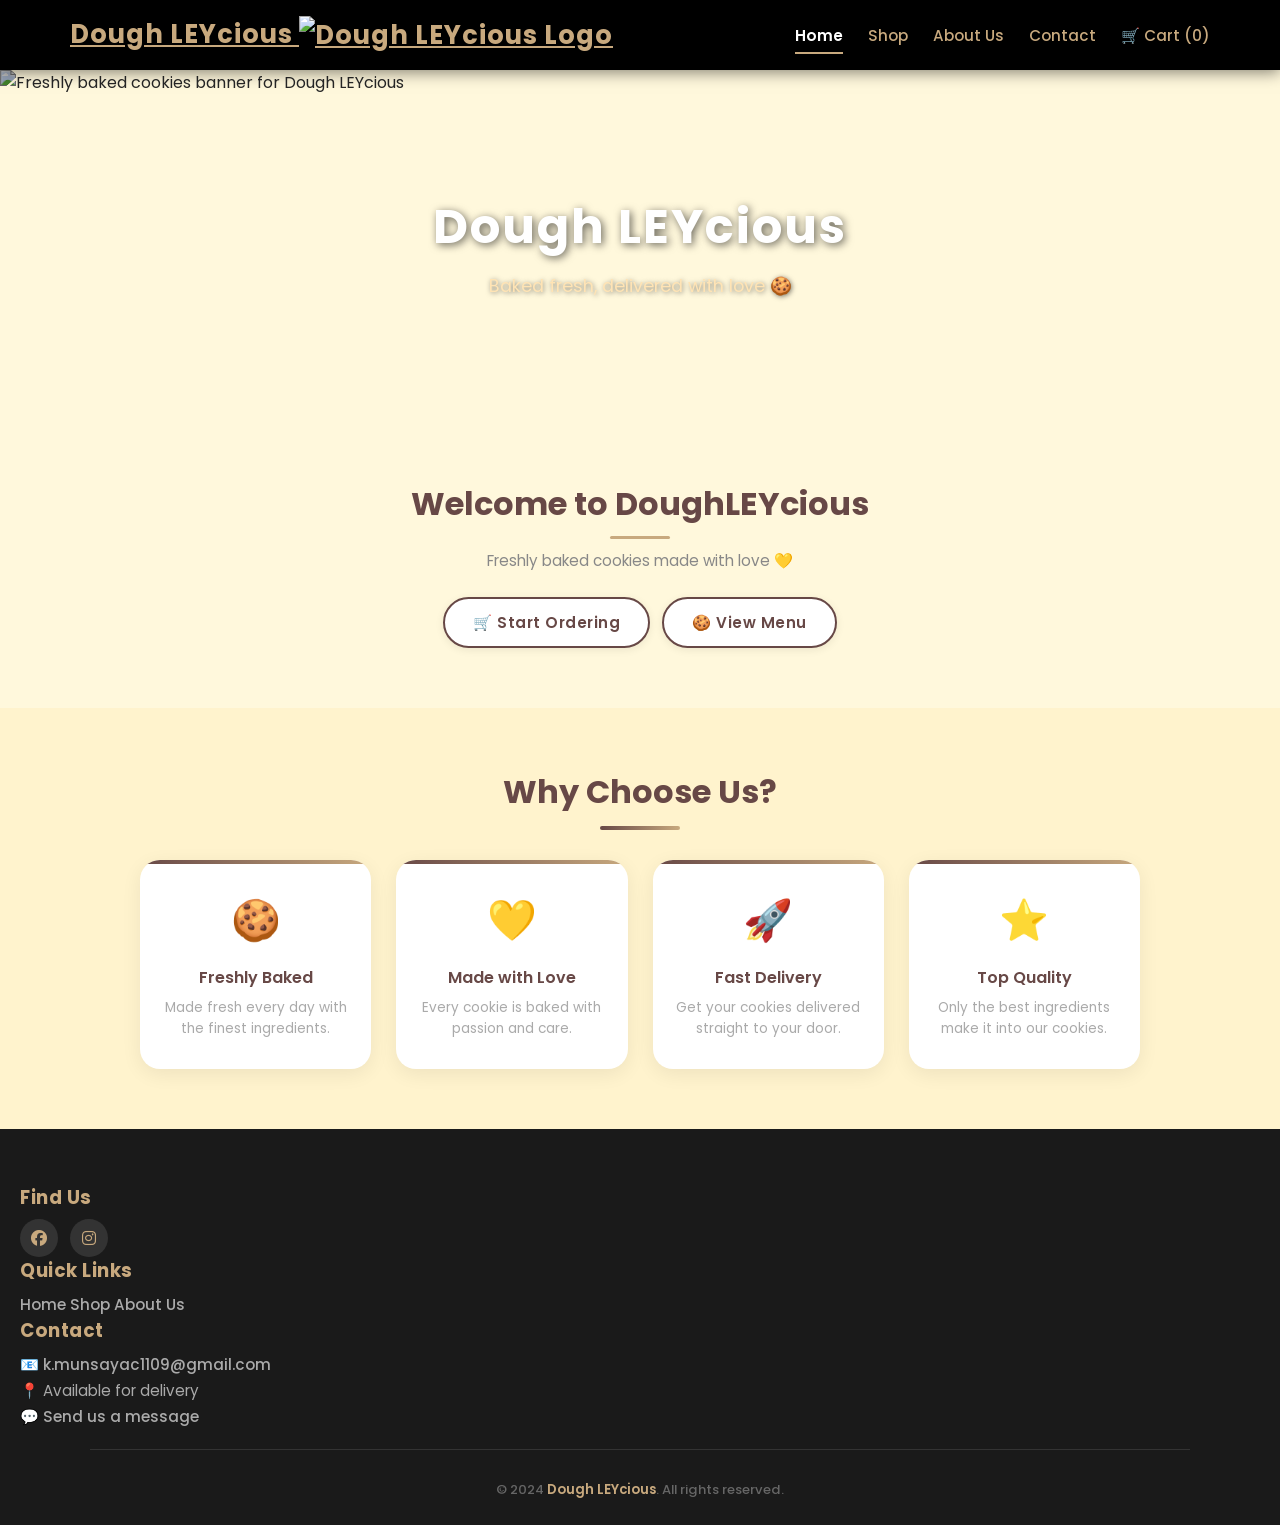
==== index.html @ 060c2ce7 "new website" ====
<!DOCTYPE html>
<html lang="en">
<head>
  <meta charset="UTF-8">
  <meta name="viewport" content="width=device-width, initial-scale=1.0">
  <meta name="description" content="Dough LEYcious - Freshly baked cookies made with love. Order now!">
  <title>Dough Leycious - Home</title>

  <!-- link sa css -->
  <link rel="stylesheet" href="style.css">

  <!-- for icons/emojis -->
  <link rel="stylesheet" href="https://cdnjs.cloudflare.com/ajax/libs/font-awesome/6.5.0/css/all.min.css">

  <!-- for font only -->
  <link rel="preconnect" href="https://fonts.googleapis.com">
  <link rel="preconnect" href="https://fonts.gstatic.com" crossorigin>
  <link href="https://fonts.googleapis.com/css2?family=Poppins:wght@300;400;500;600;700&display=swap" rel="stylesheet">

  <!-- favicon -->
  <link rel="icon" type="image/png" href="images/logo.png">
</head>

<body>

<!-- ================= for navigation bar ================= -->
<nav class="navbar">
  <div class="navbar-inner">
    <a href="index.html" class="nav-logo">Dough LEYcious
      <img src="images/logo.png" alt="Dough LEYcious Logo" class="nav-logo-img">
    </a>

    <ul class="nav-links">
      <li><a href="index.html" class="active">Home</a></li>
      <li><a href="shop.html">Shop</a></li>
      <li><a href="aboutus.html">About Us</a></li>
      <li><a href="contact.html">Contact</a></li>
      <li><a href="cart.html">🛒 Cart (<span id="cart-count">0</span>)</a></li>
    </ul>
  </div>
</nav>

<main class="main-content">

  <!-- ================= header or so called hero section ================= -->
  <header class="header">
    <img src="images/header.jpg" 
         alt="Freshly baked cookies banner for Dough LEYcious" 
         loading="lazy">
    <div class="header-overlay">
      <h1>Dough LEYcious</h1>
      <p>Baked fresh, delivered with love 🍪</p>
    </div>
  </header>

  <!-- ================= welcome section(pag inopen ito agad makita) ================= -->
  <section class="home-section">
    <div class="container">
      <h2>Welcome to DoughLEYcious</h2>
      <p>Freshly baked cookies made with love 💛</p>
      <div class="order-options">
        <button class="hero-btn" onclick="goToOrderPage()">
          🛒 Start Ordering
        </button>
        <button class="hero-btn-outline" onclick="location.href='shop.html'">
          🍪 View Menu
        </button>
      </div>
    </div>
  </section>

  <!-- ================= additional for homepage design ================= -->
  <section class="features-section">
    <div class="container">
      <h2 class="section-title">Why Choose Us?</h2>
      <div class="divider"></div>
      <div class="features-grid">

        <div class="feature-card">
          <div class="feature-icon">🍪</div>
          <h3>Freshly Baked</h3>
          <p>Made fresh every day with the finest ingredients.</p>
        </div>

        <div class="feature-card">
          <div class="feature-icon">💛</div>
          <h3>Made with Love</h3>
          <p>Every cookie is baked with passion and care.</p>
        </div>

        <div class="feature-card">
          <div class="feature-icon">🚀</div>
          <h3>Fast Delivery</h3>
          <p>Get your cookies delivered straight to your door.</p>
        </div>

        <div class="feature-card">
          <div class="feature-icon">⭐</div>
          <h3>Top Quality</h3>
          <p>Only the best ingredients make it into our cookies.</p>
        </div>

      </div>
    </div>
  </section>

</main>

<!-- ================= footer section ================= -->
<footer class="footer">
  <div class="footer-content">

    <div class="footer-section">
      <h3>Find Us</h3>
      <div class="socials">
        <a href="https://www.facebook.com/profile.php?id=61567054065532" 
           aria-label="Visit our Facebook page">
          <i class="fab fa-facebook"></i>
        </a>
        <a href="https://www.instagram.com/dough_leycious/" 
           aria-label="Visit our Instagram page">
          <i class="fab fa-instagram"></i>
        </a>
      </div>
    </div>

    <div class="footer-section">
      <h3>Quick Links</h3>
      <a href="index.html">Home</a>
      <a href="shop.html">Shop</a>
      <a href="aboutus.html">About Us</a>
    </div>

    
  <div class="footer-section">
    <h3>Contact</h3>
    <p>📧 <a href="mailto:k.munsayac1109@gmail.com">k.munsayac1109@gmail.com</a></p>
    <p>📍 Available for delivery</p>
    <a href="contact.html" class="contact-page-link">💬 Send us a message</a>
</div>

  </div>

  <hr class="footer-divider">

  <div class="footer-bottom">
    <p>&copy; 2024 <span>Dough LEYcious</span>. All rights reserved.</p>
  </div>
</footer>

<script src="script.js"></script>
</body>
</html>
---- style.css ----
/* ================= font ================= */
@import url('https://fonts.googleapis.com/css2?family=Poppins:wght@300;400;500;600;700&display=swap');

/* ================= GLOBAL ================= */
* {
  scroll-behavior: smooth;
  box-sizing: border-box;
  margin: 0;
  padding: 0;
}

/* ================= homepage ================= */
html, body {
  height: 100%;
}

body {
  font-family: 'Poppins', sans-serif;
  background: #fff8dc;
  display: flex;
  flex-direction: column;
  color: #333;
}

section {
  padding: 60px 20px;
}

.main-content {
  flex: 1;
}

/* ================= scrollbar ================= */
::-webkit-scrollbar {
  width: 8px;
}

::-webkit-scrollbar-track {
  background: #fff8dc;
}

::-webkit-scrollbar-thumb {
  background: #674846;
  border-radius: 10px;
}

::-webkit-scrollbar-thumb:hover {
  background: #4a3130;
}

/* ================= navigation bar ================= */
.navbar {
  background: black;
  position: sticky;
  top: 0;
  z-index: 1000;
  box-shadow: 0 2px 15px rgba(0, 0, 0, 0.5);
}

.navbar-inner {
  max-width: 1200px;
  margin: auto;
  display: flex;
  justify-content: space-between;
  align-items: center;
  padding: 15px 30px;
}

/* logo */
.nav-logo {
  color: #c8a97e;
  font-size: 1.6rem;
  font-weight: 700;
  letter-spacing: 1px;
  text-shadow: 1px 1px 3px rgba(0,0,0,0.3);
  transition: 0.3s;
}

.nav-logo:hover {
  color: #fff;
  transform: scale(1.05);
}

/* navigation links */
.nav-links {
  list-style: none;
  display: flex;
  gap: 25px;
  align-items: center;
}

.nav-links a {
  color: #c8a97e;
  text-decoration: none;
  font-weight: 500;
  font-size: 0.95rem;
  position: relative;
  padding-bottom: 5px;
  transition: color 0.3s;
}

/* hover underline text */
.nav-links a::after {
  content: "";
  position: absolute;
  width: 0%;
  height: 2px;
  background: #c8a97e;
  left: 0;
  bottom: -3px;
  transition: 0.3s ease;
}

.nav-links a:hover::after,
.nav-links a.active::after {
  width: 100%;
}

.nav-links a:hover {
  color: #fff;
}

/* active links */
.nav-links a.active {
  color: #fff;
  font-weight: 600;
}

/* ================= hero section ================= */
.header {
  position: relative;
  overflow: hidden;
}

.header img {
  width: 100%;
  height: 350px;
  object-fit: cover;
  display: block;
  filter: brightness(0.75);
  transition: transform 0.5s ease;
}

.header:hover img {
  transform: scale(1.03);
}

/* hero overlay text */
.header-overlay {
  position: absolute;
  top: 50%;
  left: 50%;
  transform: translate(-50%, -50%);
  text-align: center;
  color: white;
  z-index: 2;
}

.header-overlay h1 {
  font-size: 3rem;
  font-weight: 700;
  text-shadow: 2px 2px 8px rgba(0,0,0,0.6);
  letter-spacing: 2px;
}

.header-overlay p {
  font-size: 1.1rem;
  margin-top: 10px;
  text-shadow: 1px 1px 5px rgba(0,0,0,0.5);
  color: #ffe4b5;
}

/* ================= home / order section ================= */
.home-section {
  text-align: center;
  padding: 60px 20px;
}

.home-section h2 {
  font-size: 2rem;
  color: #674846;
  margin-bottom: 10px;
  position: relative;
  display: inline-block;
}

/* underline */
.home-section h2::after {
  content: "";
  display: block;
  width: 60px;
  height: 3px;
  background: #c8a97e;
  margin: 8px auto 0;
  border-radius: 5px;
}

.home-section p {
  color: #888;
  font-size: 0.95rem;
  margin-bottom: 25px;
}

/* order buttons */
.order-options {
  margin-top: 20px;
  display: flex;
  flex-wrap: wrap;
  justify-content: center;
  gap: 12px;
}

.order-options button {
  background: white;
  color: #674846;
  border: 2px solid #674846;
  padding: 12px 28px;
  border-radius: 30px;
  cursor: pointer;
  font-weight: 600;
  font-size: 0.95rem;
  font-family: 'Poppins', sans-serif;
  transition: all 0.3s ease;
  box-shadow: 0 2px 8px rgba(0,0,0,0.08);
}

.order-options button:hover {
  background: #674846;
  color: white;
  transform: translateY(-4px);
  box-shadow: 0 8px 20px rgba(103, 72, 70, 0.35);
}

.order-options button:active {
  transform: scale(0.95);
}

/* ================= cards section ================= */
.cards-section {
  padding: 40px 20px;
  text-align: center;
}

.cards-section h2 {
  font-size: 2rem;
  color: #674846;
  margin-bottom: 30px;
}

.cards-container {
  display: flex;
  flex-wrap: wrap;
  justify-content: center;
  gap: 25px;
}

/* product card */
.card {
  background: white;
  border-radius: 20px;
  padding: 20px;
  width: 220px;
  box-shadow: 0 5px 20px rgba(0,0,0,0.1);
  transition: all 0.3s ease;
  cursor: pointer;
  position: relative;
  overflow: hidden;
}

.card::before {
  content: "";
  position: absolute;
  top: 0;
  left: 0;
  width: 100%;
  height: 4px;
  background: linear-gradient(to right, #674846, #c8a97e);
}

.card:hover {
  transform: translateY(-8px);
  box-shadow: 0 15px 35px rgba(103, 72, 70, 0.25);
}

.card img {
  width: 100%;
  height: 150px;
  object-fit: cover;
  border-radius: 12px;
  margin-bottom: 12px;
  transition: transform 0.4s ease;
}

.card:hover img {
  transform: scale(1.05);
}

.card h3 {
  font-size: 1rem;
  color: #674846;
  margin-bottom: 5px;
}

.card p {
  font-size: 0.85rem;
  color: #999;
  margin-bottom: 10px;
}

.card .price {
  font-size: 1.1rem;
  font-weight: 700;
  color: #c8a97e;
}

.card .add-btn {
  margin-top: 12px;
  background: #674846;
  color: white;
  border: none;
  padding: 8px 20px;
  border-radius: 20px;
  cursor: pointer;
  font-size: 0.85rem;
  font-family: 'Poppins', sans-serif;
  transition: 0.3s;
  width: 100%;
}

.card .add-btn:hover {
  background: #c8a97e;
  transform: scale(1.03);
}

/* ================= badge ================= */
.badge {
  position: absolute;
  top: 15px;
  right: 15px;
  background: #674846;
  color: white;
  font-size: 0.7rem;
  padding: 4px 10px;
  border-radius: 20px;
  font-weight: 600;
  letter-spacing: 0.5px;
  z-index: 2;
  box-shadow: 0 2px 8px rgba(0,0,0,0.15);
}

.badge.new {
  background: #c8a97e;
}

.badge.sale {
  background: #e74c3c;
}

/* ================= divider ================= */
.divider {
  width: 80px;
  height: 4px;
  background: linear-gradient(to right, #674846, #c8a97e);
  margin: 10px auto 30px;
  border-radius: 5px;
}

/* ================= notification ================= */
.toast {
  position: fixed;
  bottom: 30px;
  right: 30px;
  background: #674846;
  color: white;
  padding: 12px 22px;
  border-radius: 30px;
  font-size: 0.9rem;
  box-shadow: 0 5px 15px rgba(0,0,0,0.2);
  opacity: 0;
  transform: translateY(20px);
  transition: all 0.4s ease;
  z-index: 9999;
}

.toast.show {
  opacity: 1;
  transform: translateY(0);
}

/* ================= shop section ================= */
/* ================= shop banner ================= */
.shop-banner {
  background: linear-gradient(135deg, #674846, #c8a97e);
  padding: 60px 20px;
  text-align: center;
  position: relative;
  overflow: hidden;
}

.shop-banner::before {
  content: "🍪";
  position: absolute;
  font-size: 10rem;
  opacity: 0.07;
  top: -20px;
  left: -20px;
}

.shop-banner::after {
  content: "🍪";
  position: absolute;
  font-size: 10rem;
  opacity: 0.07;
  bottom: -20px;
  right: -20px;
}

.shop-banner-text h1 {
  font-size: 2.8rem;
  color: white;
  font-weight: 700;
  text-shadow: 2px 2px 8px rgba(0,0,0,0.3);
  letter-spacing: 2px;
}

.shop-banner-text p {
  color: #ffe4b5;
  font-size: 1rem;
  margin-top: 8px;
}

/* ================= container ng shop ================= */
.shop-container {
  max-width: 1200px;
  margin: 40px auto;
  padding: 0 20px 60px;
}

/* shop title */
.shop-title {
  text-align: center;
  font-size: 2rem;
  color: #674846;
  font-weight: 700;
  margin-bottom: 5px;
}

/* ================= product grids ================= */
.product-grid {
  display: grid;
  grid-template-columns: repeat(auto-fill, minmax(230px, 1fr));
  gap: 30px;
  margin-top: 30px;
}

/* ================= card product ================= */
.product-card {
  background: white;
  border-radius: 20px;
  overflow: hidden;
  box-shadow: 0 5px 20px rgba(0,0,0,0.08);
  transition: all 0.3s ease;
  position: relative;
  display: flex;
  flex-direction: column;
}

/* top gradient line */
.product-card::before {
  content: "";
  position: absolute;
  top: 0;
  left: 0;
  width: 100%;
  height: 4px;
  background: linear-gradient(to right, #674846, #c8a97e);
  z-index: 1;
}

.product-card:hover {
  transform: translateY(-8px);
  box-shadow: 0 15px 35px rgba(103, 72, 70, 0.2);
}

/* picture ng product */
.product-card img {
  width: 100%;
  height: 200px;
  object-fit: cover;
  display: block;
  transition: transform 0.4s ease;
}

.product-card:hover img {
  transform: scale(1.05);
}

/* product info */
.product-info {
  padding: 18px;
  display: flex;
  flex-direction: column;
  gap: 8px;
  flex: 1;
}

.product-info h3 {
  font-size: 1.05rem;
  color: #674846;
  font-weight: 600;
  margin: 0;
}

/* description ng product */
.product-desc {
  font-size: 0.82rem;
  color: #aaa;
  margin: 0;
  line-height: 1.4;
}

/* price */
.product-info .price {
  font-size: 1.2rem;
  font-weight: 700;
  color: #c8a97e;
  margin: 0;
}

/* ================= quantity controls ================= */
.quantity {
  display: flex;
  align-items: center;
  gap: 10px;
  margin-top: 5px;
}

.quantity button {
  width: 32px;
  height: 32px;
  border-radius: 50%;
  border: 2px solid #674846;
  background: white;
  color: #674846;
  font-size: 1.1rem;
  font-weight: 700;
  cursor: pointer;
  transition: all 0.2s ease;
  display: flex;
  align-items: center;
  justify-content: center;
  line-height: 1;
}

.quantity button:hover {
  background: #674846;
  color: white;
  transform: scale(1.1);
}

.quantity input {
  width: 45px;
  text-align: center;
  border: 2px solid #e0d5c5;
  border-radius: 10px;
  padding: 5px;
  font-size: 0.95rem;
  font-family: 'Poppins', sans-serif
}
/* ================= shop banner ================= */
.shop-banner {
  background: linear-gradient(135deg, #674846, #c8a97e);
  padding: 60px 20px;
  text-align: center;
  position: relative;
  overflow: hidden;
}

.shop-banner::before {
  content: "🍪";
  position: absolute;
  font-size: 10rem;
  opacity: 0.07;
  top: -20px;
  left: -20px;
  pointer-events: none;
}

.shop-banner::after {
  content: "🍪";
  position: absolute;
  font-size: 10rem;
  opacity: 0.07;
  bottom: -20px;
  right: -20px;
  pointer-events: none;
}

.shop-banner-text h1 {
  font-size: 2.8rem;
  color: white;
  font-weight: 700;
  text-shadow: 2px 2px 8px rgba(0,0,0,0.3);
  letter-spacing: 2px;
}

.shop-banner-text p {
  color: #ffe4b5;
  font-size: 1rem;
  margin-top: 8px;
}

/* ================= container ng shop ================= */
.shop-container {
  max-width: 1200px;
  margin: 40px auto;
  padding: 0 20px 60px;
}

/* title ng shop */
.shop-title {
  text-align: center;
  font-size: 2rem;
  color: #674846;
  font-weight: 700;
  margin-bottom: 5px;
}

/* ================= product grids ================= */
.product-grid {
  display: grid;
  grid-template-columns: repeat(auto-fill, minmax(230px, 1fr));
  gap: 30px;
  margin-top: 30px;
}

/* ================= product card ================= */
.product-card {
  background: white;
  border-radius: 20px;
  overflow: hidden;
  box-shadow: 0 5px 20px rgba(0,0,0,0.08);
  transition: all 0.3s ease;
  position: relative;
  display: flex;
  flex-direction: column;
}

/* top gradient line */
.product-card::before {
  content: "";
  position: absolute;
  top: 0;
  left: 0;
  width: 100%;
  height: 4px;
  background: linear-gradient(to right, #674846, #c8a97e);
  z-index: 1;
}

.product-card:hover {
  transform: translateY(-8px);
  box-shadow: 0 15px 35px rgba(103, 72, 70, 0.2);
}

/* picture ng product */
.product-card img {
  width: 100%;
  height: 200px;
  object-fit: cover;
  display: block;
  transition: transform 0.4s ease;
}

.product-card:hover img {
  transform: scale(1.05);
}

/* product infos */
.product-info {
  padding: 18px;
  display: flex;
  flex-direction: column;
  gap: 8px;
  flex: 1;
}

.product-info h3 {
  font-size: 1.05rem;
  color: #674846;
  font-weight: 600;
  margin: 0;
}

/* product descriptions */
.product-desc {
  font-size: 0.82rem;
  color: #aaa;
  margin: 0;
  line-height: 1.4;
}

/* price */
.product-info .price {
  font-size: 1.2rem;
  font-weight: 700;
  color: #c8a97e;
  margin: 0;
}

/* ================= quantity controls ================= */
.quantity {
  display: flex;
  align-items: center;
  gap: 10px;
  margin-top: 5px;
}

.quantity button {
  width: 32px;
  height: 32px;
  border-radius: 50%;
  border: 2px solid #674846;
  background: white;
  color: #674846;
  font-size: 1.1rem;
  font-weight: 700;
  cursor: pointer;
  transition: all 0.2s ease;
  display: flex;
  align-items: center;
  justify-content: center;
  line-height: 1;
}

.quantity button:hover {
  background: #674846;
  color: white;
  transform: scale(1.1);
}

.quantity input {
  width: 45px;
  text-align: center;
  border: 2px solid #e0d5c5;
  border-radius: 10px;
  padding: 5px;
  font-size: 0.95rem;
  font-family: 'Poppins', sans-serif;
  color: #674846;
  font-weight: 600;
  outline: none;
  transition: border 0.3s;
}

.quantity input:focus {
  border-color: #c8a97e;
}

/* hide number input arrows */
.quantity input::-webkit-outer-spin-button,
.quantity input::-webkit-inner-spin-button {
  -webkit-appearance: none;
  margin: 0;
}


/* ================= add to cart button ================= */
.add-to-cart-btn {
  margin-top: auto;
  background: linear-gradient(135deg, #674846, #c8a97e);
  color: white;
  border: none;
  padding: 10px 20px;
  border-radius: 25px;
  cursor: pointer;
  font-size: 0.9rem;
  font-family: 'Poppins', sans-serif;
  font-weight: 600;
  transition: all 0.3s ease;
  width: 100%;
  letter-spacing: 0.5px;
  box-shadow: 0 4px 12px rgba(103, 72, 70, 0.25);
}

.add-to-cart-btn:hover {
  background: linear-gradient(135deg, #c8a97e, #674846);
  transform: translateY(-2px);
  box-shadow: 0 8px 20px rgba(103, 72, 70, 0.35);
}

.add-to-cart-btn:active {
  transform: scale(0.97);
}

/* ================= hero button ================= */
.hero-btn {
  background: linear-gradient(135deg, #674846, #c8a97e);
  color: white;
  border: none;
  padding: 14px 35px;
  border-radius: 30px;
  cursor: pointer;
  font-size: 1rem;
  font-family: 'Poppins', sans-serif;
  font-weight: 600;
  transition: all 0.3s ease;
  box-shadow: 0 4px 15px rgba(103, 72, 70, 0.35);
  letter-spacing: 0.5px;
}

.hero-btn:hover {
  background: linear-gradient(135deg, #c8a97e, #674846);
  transform: translateY(-4px);
  box-shadow: 0 8px 25px rgba(103, 72, 70, 0.45);
}

.hero-btn:active {
  transform: scale(0.97);
}

/* outline button */
.hero-btn-outline {
  background: transparent;
  color: #674846;
  border: 2px solid #674846;
  padding: 14px 35px;
  border-radius: 30px;
  cursor: pointer;
  font-size: 1rem;
  font-family: 'Poppins', sans-serif;
  font-weight: 600;
  transition: all 0.3s ease;
  letter-spacing: 0.5px;
}

.hero-btn-outline:hover {
  background: #674846;
  color: white;
  transform: translateY(-4px);
  box-shadow: 0 8px 25px rgba(103, 72, 70, 0.35);
}

.hero-btn-outline:active {
  transform: scale(0.97);
}

/* ================= features section ================= */
.features-section {
  padding: 60px 20px;
  background: #fff3cd;
  text-align: center;
}

.section-title {
  font-size: 2rem;
  color: #674846;
  font-weight: 700;
  margin-bottom: 5px;
}

.features-grid {
  display: grid;
  grid-template-columns: repeat(auto-fill, minmax(200px, 1fr));
  gap: 25px;
  margin-top: 30px;
  max-width: 1000px;
  margin-left: auto;
  margin-right: auto;
}

/* feature card */
.feature-card {
  background: white;
  border-radius: 20px;
  padding: 30px 20px;
  box-shadow: 0 5px 20px rgba(0,0,0,0.07);
  transition: all 0.3s ease;
  position: relative;
  overflow: hidden;
}

/* top gradient line */
.feature-card::before {
  content: "";
  position: absolute;
  top: 0;
  left: 0;
  width: 100%;
  height: 4px;
  background: linear-gradient(to right, #674846, #c8a97e);
}

.feature-card:hover {
  transform: translateY(-8px);
  box-shadow: 0 15px 35px rgba(103, 72, 70, 0.15);
}

.feature-icon {
  font-size: 2.5rem;
  margin-bottom: 15px;
}

.feature-card h3 {
  font-size: 1rem;
  color: #674846;
  font-weight: 600;
  margin-bottom: 8px;
}

.feature-card p {
  font-size: 0.85rem;
  color: #aaa;
  line-height: 1.5;
}

/* ================= container ================= */
.container {
  max-width: 1200px;
  margin: 0 auto;
  padding: 0 20px;
}

/* ================= for responsive ================= */
@media (max-width: 768px) {
  .features-grid {
    grid-template-columns: repeat(2, 1fr);
    gap: 15px;
  }

  .section-title {
    font-size: 1.5rem;
  }

  .hero-btn,
  .hero-btn-outline {
    padding: 12px 25px;
    font-size: 0.9rem;
  }
}

@media (max-width: 480px) {
  .features-grid {
    grid-template-columns: repeat(2, 1fr);
    gap: 12px;
  }

  .feature-card {
    padding: 20px 15px;
  }

  .feature-icon {
    font-size: 2rem;
  }

  .hero-btn,
  .hero-btn-outline {
    width: 100%;
    padding: 12px 20px;
  }

  .order-options {
    flex-direction: column;
    align-items: center;
  }
}

/* ================= about banner ================= */
.about-banner {
  background: linear-gradient(135deg, #674846, #c8a97e);
  padding: 80px 20px;
  text-align: center;
  position: relative;
  overflow: hidden;
}

.about-banner::before {
  content: "🍪";
  position: absolute;
  font-size: 10rem;
  opacity: 0.07;
  top: -20px;
  left: -20px;
  pointer-events: none;
}

.about-banner::after {
  content: "🍪";
  position: absolute;
  font-size: 10rem;
  opacity: 0.07;
  bottom: -20px;
  right: -20px;
  pointer-events: none;
}

.about-banner-text h1 {
  font-size: 2.8rem;
  color: white;
  font-weight: 700;
  text-shadow: 2px 2px 8px rgba(0,0,0,0.3);
  letter-spacing: 2px;
}

.about-banner-text p {
  color: #ffe4b5;
  font-size: 1rem;
  margin-top: 8px;
}

/* ================= about section ================= */
.about-section {
  padding: 80px 20px;
  background: #fff8dc;
}

.about-story {
  display: flex;
  align-items: center;
  gap: 60px;
  max-width: 1100px;
  margin: 0 auto;
}

/* story image */
.about-story-img {
  flex: 1;
  border-radius: 20px;
  overflow: hidden;
  box-shadow: 0 10px 40px rgba(103, 72, 70, 0.2);
  min-width: 280px;
}

.about-story-img img {
  width: 100%;
  height: 380px;
  object-fit: cover;
  display: block;
  transition: transform 0.5s ease;
}

.about-story-img:hover img {
  transform: scale(1.05);
}

/* story text */
.about-story-text {
  flex: 1;
}

.about-story-text h2 {
  font-size: 2rem;
  color: #674846;
  font-weight: 700;
  margin-bottom: 5px;
}

.about-story-text p {
  color: #777;
  font-size: 0.95rem;
  line-height: 1.8;
  margin-bottom: 15px;
}

.about-story-text .hero-btn {
  margin-top: 10px;
}

/* ================= values section ================= */
.values-section {
  padding: 80px 20px;
  background: #fff3cd;
  text-align: center;
}

.values-grid {
  display: grid;
  grid-template-columns: repeat(auto-fill, minmax(220px, 1fr));
  gap: 25px;
  margin-top: 30px;
  max-width: 1000px;
  margin-left: auto;
  margin-right: auto;
}

/* value card */
.value-card {
  background: white;
  border-radius: 20px;
  padding: 35px 25px;
  box-shadow: 0 5px 20px rgba(0,0,0,0.07);
  transition: all 0.3s ease;
  position: relative;
  overflow: hidden;
}

.value-card::before {
  content: "";
  position: absolute;
  top: 0;
  left: 0;
  width: 100%;
  height: 4px;
  background: linear-gradient(to right, #674846, #c8a97e);
}

.value-card:hover {
  transform: translateY(-8px);
  box-shadow: 0 15px 35px rgba(103, 72, 70, 0.15);
}

.value-icon {
  font-size: 2.5rem;
  margin-bottom: 15px;
}

.value-card h3 {
  font-size: 1rem;
  color: #674846;
  font-weight: 600;
  margin-bottom: 10px;
}

.value-card p {
  font-size: 0.85rem;
  color: #aaa;
  line-height: 1.6;
}

/* ================= team section ================= */
.team-section {
  padding: 80px 20px;
  background: #fff8dc;
  text-align: center;
}

.team-grid {
  display: flex;
  flex-wrap: wrap;
  justify-content: center;
  gap: 30px;
  margin-top: 30px;
}

/* team card */
.team-card {
  background: white;
  border-radius: 20px;
  padding: 30px 25px;
  width: 260px;
  box-shadow: 0 5px 20
}

/* ================= order banner ================= */
.order-banner {
  background: linear-gradient(135deg, #674846, #c8a97e);
  padding: 80px 20px;
  text-align: center;
  position: relative;
  overflow: hidden;
}

.order-banner::before {
  content: "🍪";
  position: absolute;
  font-size: 10rem;
  opacity: 0.07;
  top: -20px;
  left: -20px;
  pointer-events: none;
}

.order-banner::after {
  content: "🍪";
  position: absolute;
  font-size: 10rem;
  opacity: 0.07;
  bottom: -20px;
  right: -20px;
  pointer-events: none;
}

.order-banner-text h1 {
  font-size: 2.8rem;
  color: white;
  font-weight: 700;
  text-shadow: 2px 2px 8px rgba(0,0,0,0.3);
  letter-spacing: 2px;
}

.order-banner-text p {
  color: #ffe4b5;
  font-size: 1rem;
  margin-top: 8px;
}

/* ================= box section ================= */
.box-section {
  padding: 80px 20px;
  background: #fff8dc;
  text-align: center;
}

.box-subtitle {
  color: #888;
  font-size: 0.95rem;
  margin-bottom: 40px;
}

/* ================= box grid ================= */
.box-grid {
  display: flex;
  flex-wrap: wrap;
  justify-content: center;
  gap: 30px;
  margin-top: 10px;
}

/* ================ box card ====== */
.box-card {
  background: white;
  border-radius: 24px;
  padding: 35px 25px;
  width: 300px;
  box-shadow: 0 5px 25px rgba(0,0,0,0.08);
  transition: all 0.3s ease;
  position: relative;
  overflow: hidden;
  cursor: pointer;
  text-align: center;
}

/* TOP GRADIENT LINE */
.box-card::before {
  content: "";
  position: absolute;
  top: 0;
  left: 0;
  width: 100%;
  height: 4px;
  background: linear-gradient(to right, #674846, #c8a97e);
}

.box-card:hover {
  transform: translateY(-10px);
  box-shadow: 0 20px 45px rgba(103, 72, 70, 0.2);
}

/* popular card section */
.box-card.popular {
  border: 2px solid #c8a97e;
  transform: scale(1.03);
  box-shadow: 0 10px 40px rgba(103, 72, 70, 0.2);
}

.box-card.popular:hover {
  transform: scale(1.03) translateY(-10px);
}

/* box icon */
.box-icon {
  font-size: 2.5rem;
  margin-bottom: 15px;
}

/* box badge */
.box-badge {
  display: inline-block;
  background: #674846;
  color: white;
  font-size: 0.72rem;
  padding: 4px 14px;
  border-radius: 20px;
  font-weight: 600;
  margin-bottom: 12px;
  letter-spacing: 0.5px;
}

.popular-badge {
  background: linear-gradient(135deg, #674846, #c8a97e);
}

.best-badge {
  background: #c8a97e;
}

/* box title */
.box-card h3 {
  font-size: 1.4rem;
  color: #674846;
  font-weight: 700;
  margin-bottom: 10px;
}

/* box descriptions */
.box-desc {
  font-size: 0.85rem;
  color: #aaa;
  line-height: 1.6;
  margin-bottom: 15px;
}

/* box perks list */
.box-perks {
  list-style: none;
  text-align: left;
  margin-bottom: 20px;
  padding: 0;
}

.box-perks li {
  font-size: 0.85rem;
  color: #666;
  padding: 5px 0;
  border-bottom: 1px dashed #f0e6d3;
}

.box-perks li:last-child {
  border-bottom: none;
}

/* box price */
.box-price {
  font-size: 1.8rem;
  font-weight: 700;
  color: #c8a97e;
  margin-bottom: 20px;
}

/* box button */
.box-btn {
  width: 100%;
  background: linear-gradient(135deg, #674846, #c8a97e);
  color: white;
  border: none;
  padding: 12px 20px;
  border-radius: 25px;
  cursor: pointer;
  font-size: 0.95rem;
  font-family: 'Poppins', sans-serif;
  font-weight: 600;
  transition: all 0.3s ease;
  box-shadow: 0 4px 15px rgba(103, 72, 70, 0.25);
  letter-spacing: 0.5px;
}

.box-btn:hover {
  background: linear-gradient(135deg, #c8a97e, #674846);
  transform: translateY(-2px);
  box-shadow: 0 8px 25px rgba(103, 72, 70, 0.35);
}

.box-btn:active {
  transform: scale(0.97);
}

/* popular button */
.popular-btn {
  background: linear-gradient(135deg, #c8a97e, #674846);
}

/* ================= how it works section ================= */
.how-section {
  padding: 80px 20px;
  background: #fff3cd;
  text-align: center;
}

/* ================= cart banner ================= */
.cart-banner {
  background: linear-gradient(135deg, #674846, #c8a97e);
  padding: 80px 20px;
  text-align: center;
  position: relative;
  overflow: hidden;
}

.cart-banner::before {
  content: "🛒";
  position: absolute;
  font-size: 10rem;
  opacity: 0.07;
  top: -20px;
  left: -20px;
  pointer-events: none;
}

.cart-banner::after {
  content: "🛒";
  position: absolute;
  font-size: 10rem;
  opacity: 0.07;
  bottom: -20px;
  right: -20px;
  pointer-events: none;
}

.cart-banner-text h1 {
  font-size: 2.8rem;
  color: white;
  font-weight: 700;
  text-shadow: 2px 2px 8px rgba(0,0,0,0.3);
  letter-spacing: 2px;
}

.cart-banner-text p {
  color: #ffe4b5;
  font-size: 1rem;
  margin-top: 8px;
}

/* ================= cart section ================= */
.cart-section {
  padding: 60px 20px;
  background: #fff8dc;
}

/* CART WRAPPER */
.cart-wrapper {
  display: flex;
  gap: 30px;
  align-items: flex-start;
  max-width: 1100px;
  margin: 0 auto;
}

/* ================= cart iterms (left) ================= */
.cart-left {
  flex: 1.5;
  background: white;
  border-radius: 24px;
  padding: 35px;
  box-shadow: 0 8px 30px rgba(0,0,0,0.08);
  position: relative;
  overflow: hidden;
}

.cart-left::before {
  content: "";
  position: absolute;
  top: 0;
  left: 0;
  width: 100%;
  height: 4px;
  background: linear-gradient(to right, #674846, #c8a97e);
}

/* cart header */
.cart-header {
  display: flex;
  justify-content: space-between;
  align-items: center;
  margin-bottom: 20px;
  padding-bottom: 15px;
  border-bottom: 2px solid #f0e6d3;
}

.cart-header h2 {
  font-size: 1.4rem;
  color: #674846;
  font-weight: 700;
}

/* clear cart button */
.clear-cart-btn {
  background: transparent;
  border: 2px solid #e74c3c;
  color: #e74c3c;
  padding: 8px 18px;
  border-radius: 20px;
  cursor: pointer;
  font-size: 0.82rem;
  font-family: 'Poppins', sans-serif;
  font-weight: 600;
  transition: all 0.3s ease;
  letter-spacing: 0.3px;
}

.clear-cart-btn:hover {
  background: #e74c3c;
  color: white;
  transform: translateY(-2px);
  box-shadow: 0 4px 12px rgba(231, 76, 60, 0.3);
}

.clear-cart-btn:hover {
  background: #e74c3c;
  color: white;
  transform: translateY(-2px);
}

/* ================= cart item section ================= */
.cart-item {
  display: flex;
  align-items: center;
  gap: 18px;
  padding: 18px 0;
  border-bottom: 1px dashed #f0e6d3;
  transition: background 0.2s ease;
}

.cart-item:hover {
  background: #fffdf5;
  border-radius: 12px;
  padding-left: 10px;
  padding-right: 10px;
}

.cart-item:last-child {
  border-bottom: none;
}

.cart-item img {
  width: 80px;
  height: 80px;
  object-fit: cover;
  border-radius: 14px;
  box-shadow: 0 4px 12px rgba(0,0,0,0.1);
  flex-shrink: 0;
}

.cart-item-info {
  flex: 1;
  min-width: 0;
}

.cart-item-info h3 {
  font-size: 1rem;
  color: #674846;
  font-weight: 600;
  margin-bottom: 4px;
  white-space: nowrap;
  overflow: hidden;
  text-overflow: ellipsis;
}

.cart-item-info p {
  font-size: 0.85rem;
  color: #aaa;
}

.cart-item-price {
  font-size: 1.1rem;
  font-weight: 700;
  color: #c8a97e;
  min-width: 80px;
  text-align: right;
  flex-shrink: 0;
}

/* remove button */
.remove-btn {
  background: #fff0f0;
  border: none;
  color: #e74c3c;
  font-size: 1.1rem;
  cursor: pointer;
  transition: all 0.2s ease;
  padding: 8px;
  border-radius: 50%;
  width: 36px;
  height: 36px;
  display: flex;
  align-items: center;
  justify-content: center;
  flex-shrink: 0;
}

.remove-btn:hover {
  transform: scale(1.15);
  color: #c0392b;
  background: #fde2e2;
}

/* ================= empty cart section ================= */
.empty-cart {
  text-align: center;
  padding: 60px 20px;
  color: #aaa;
  font-size: 1rem;
}

/* =======================footer section */
.footer {
  background: #1a1a1a;
  color: #ccc;
  padding: 55px 20px 25px;
}

.footer-section h3 {
  color: #c8a97e;
  font-size: 1.15rem;
  font-weight: 700;
  margin-bottom: 8px;
  letter-spacing: 0.5px;
}

.footer-section a {
  color: #aaa;
  text-decoration: none;
  font-size: 0.95rem;
  font-weight: 500;
  transition: color 0.3s ease;
}

.footer-section p {
  font-size: 0.95rem;
  color: #aaa;
  line-height: 1.7;
  font-weight: 400;
}

.footer-bottom {
  text-align: center;
  font-size: 0.9rem;
  color: #666;
  padding-top: 12px;
  font-weight: 500;
}

.footer-bottom span {
  color: #c8a97e;
  font-weight: 700;
}

/* social icons */
.socials {
  display: flex;
  gap: 12px;
  margin-top: 5px;
}

.socials a {
  width: 38px;
  height: 38px;
  background: #333;
  border-radius: 50%;
  display: flex;
  align-items: center;
  justify-content: center;
  color: #c8a97e;
  font-size: 1rem;
  transition: all 0.3s ease;
  text-decoration: none;
}

.socials a:hover {
  background: #c8a97e;
  color: white;
  transform: translateY(-3px);
  box-shadow: 0 5px 15px rgba(200, 169, 126, 0.4);
}

/* footer divider */
.footer-divider {
  border: none;
  border-top: 1px solid #333;
  margin: 20px auto;
  max-width: 1100px;
}

/* ================= footer bottom ================= */
.footer-bottom {
  text-align: center;
  font-size: 0.82rem;
  color: #666;
  padding-top: 10px;
}

.footer-bottom span {
  color: #c8a97e;
  font-weight: 600;
}

/* ================= contact banner ================= */
.contact-banner {
  background: linear-gradient(135deg, #674846, #c8a97e);
  padding: 80px 20px;
  text-align: center;
  position: relative;
  overflow: hidden;
}

.contact-banner::before {
  content: "💬";
  position: absolute;
  font-size: 10rem;
  opacity: 0.07;
  top: -20px;
  left: -20px;
  pointer-events: none;
}

.contact-banner::after {
  content: "💬";
  position: absolute;
  font-size: 10rem;
  opacity: 0.07;
  bottom: -20px;
  right: -20px;
  pointer-events: none;
}

.contact-banner-text h1 {
  font-size: 2.8rem;
  color: white;
  font-weight: 700;
  text-shadow: 2px 2px 8px rgba(0,0,0,0.3);
  letter-spacing: 2px;
}

.contact-banner-text p {
  color: #ffe4b5;
  font-size: 1rem;
  margin-top: 8px;
}

/* ================= contact section ================= */
.contact-section {
  padding: 80px 20px;
  background: #fff8dc;
}

/* center box */
.contact-center {
  max-width: 800px;
  margin: 0 auto;
  background: white;
  border-radius: 24px;
  padding: 45px 40px;
  box-shadow: 0 5px 30px rgba(0,0,0,0.08);
  position: relative;
  overflow: hidden;
  text-align: center;
}

.contact-center::before {
  content: "";
  position: absolute;
  top: 0;
  left: 0;
  width: 100%;
  height: 4px;
  background: linear-gradient(to right, #674846, #c8a97e);
}

.contact-center h2 {
  font-size: 1.8rem;
  color: #674846;
  font-weight: 700;
  margin-bottom: 5px;
}

.contact-intro {
  color: #888;
  font-size: 0.92rem;
  line-height: 1.7;
  margin-bottom: 35px;
  max-width: 550px;
  margin-left: auto;
  margin-right: auto;
}

/* ================= information cards grid ================= */
.info-cards-grid {
  display: grid;
  grid-template-columns: repeat(2, 1fr);
  gap: 18px;
  margin-bottom: 35px;
  text-align: left;
}

/* information card */
.info-card {
  display: flex;
  align-items: flex-start;
  gap: 14px;
  padding: 18px;
  background: #fff8dc;
  border-radius: 16px;
  border: 1px solid #f0e6d3;
  transition: all 0.3s ease;
}

.info-card:hover {
  transform: translateY(-4px);
  box-shadow: 0 8px 20px rgba(103, 72, 70, 0.12);
  border-color: #c8a97e;
}

.info-icon {
  font-size: 1.6rem;
  min-width: 40px;
  text-align: center;
}

.info-text h4 {
  font-size: 0.9rem;
  color: #674846;
  font-weight: 700;
  margin-bottom: 5px;
}

.info-text p {
  font-size: 0.83rem;
  color: #888;
  line-height: 1.5;
}

.info-text a {
  font-size: 0.83rem;
  color: #888;
  text-decoration: none;
  transition: color 0.3s;
  line-height: 1.5;
  display: inline-block;
}

.info-text a:hover {
  color: #c8a97e;
}

/* =============================== 
contact socials section ================= */
.contact-socials {
  display: flex;
  flex-direction: column;
  gap: 8px;
  margin-top: 5px;
}

.contact-socials a {
  display: flex;
  align-items: center;
  gap: 8px;
  color: #888 !important;
  font-size: 0.83rem;
  text-decoration: none;
  font-weight: 500;
  transition: all 0.3s ease;
}

.contact-socials a i {
  width: 28px;
  height: 28px;
  background: #674846;
  border-radius: 50%;
  display: flex;
  align-items: center;
  justify-content: center;
  color: white;
  font-size: 0.8rem;
  transition: all 0.3s ease;
}
/* para sa logo sa navbar */
.nav-logo-img {
  height: 55px;        /* para pag mag adjust ng size */
  width: auto;
  vertical-align: middle;
  margin-right: 10px;   /* para sa space between logo and text */
}
/* ================= checkout modal ================= */
.modal-overlay {
  position: fixed;
  top: 0;
  left: 0;
  width: 100%;
  height: 100%;
  background: rgba(0, 0, 0, 0.6);
  backdrop-filter: blur(4px);
  z-index: 9998;
  display: none;
  justify-content: center;
  align-items: center;
  padding: 20px;
}

.modal-overlay.active {
  display: flex;
}

/* modal box */
.checkout-modal {
  background: white;
  border-radius: 24px;
  padding: 40px 35px;
  width: 100%;
  max-width: 520px;
  max-height: 90vh;
  overflow-y: auto;
  position: relative;
  box-shadow: 0 20px 60px rgba(0, 0, 0, 0.3);
  animation: modalSlideUp 0.4s ease;
}

@keyframes modalSlideUp {
  from {
    opacity: 0;
    transform: translateY(40px);
  }
  to {
    opacity: 1;
    transform: translateY(0);
  }
}

/* top gradient line */
.checkout-modal::before {
  content: "";
  position: absolute;
  top: 0;
  left: 0;
  width: 100%;
  height: 4px;
  background: linear-gradient(to right, #674846, #c8a97e);
  border-radius: 24px 24px 0 0;
}

/* close button */
.modal-close {
  position: absolute;
  top: 15px;
  right: 20px;
  background: #fff0f0;
  border: none;
  color: #e74c3c;
  font-size: 1.2rem;
  cursor: pointer;
  width: 36px;
  height: 36px;
  border-radius: 50%;
  display: flex;
  align-items: center;
  justify-content: center;
  transition: all 0.3s ease;
}

.modal-close:hover {
  background: #fde2e2;
  transform: scale(1.1);
  color: #c0392b;
}

/* modal header */
.modal-header {
  text-align: center;
  margin-bottom: 25px;
}

.modal-header .modal-icon {
  font-size: 2.5rem;
  margin-bottom: 10px;
}

.modal-header h2 {
  font-size: 1.5rem;
  color: #674846;
  font-weight: 700;
}

.modal-header p {
  font-size: 0.85rem;
  color: #aaa;
  margin-top: 5px;
}

/* form group */
.form-group {
  margin-bottom: 18px;
}

.form-group label {
  display: block;
  font-size: 0.88rem;
  color: #674846;
  font-weight: 600;
  margin-bottom: 6px;
  letter-spacing: 0.3px;
}

.form-group label .required {
  color: #e74c3c;
  margin-left: 2px;
}

/* input fields */
.form-group input,
.form-group textarea {
  width: 100%;
  padding: 12px 16px;
  border: 2px solid #e0d5c5;
  border-radius: 14px;
  font-size: 0.9rem;
  font-family: 'Poppins', sans-serif;
  color: #333;
  outline: none;
  transition: all 0.3s ease;
  background: #fffdf8;
}

.form-group input:focus,
.form-group textarea:focus {
  border-color: #c8a97e;
  box-shadow: 0 0 0 3px rgba(200, 169, 126, 0.15);
  background: white;
}

.form-group input::placeholder,
.form-group textarea::placeholder {
  color: #ccc;
  font-weight: 400;
}

.form-group textarea {
  resize: vertical;
  min-height: 80px;
}

/* date and time row */
.form-row {
  display: flex;
  gap: 12px;
}

.form-row .form-group {
  flex: 1;
}

/* file upload */
.file-upload-wrapper {
  position: relative;
  width: 100%;
}

.file-upload-label {
  display: flex;
  flex-direction: column;
  align-items: center;
  justify-content: center;
  padding: 25px 16px;
  border: 2px dashed #c8a97e;
  border-radius: 14px;
  background: #fffdf8;
  cursor: pointer;
  transition: all 0.3s ease;
  text-align: center;
  gap: 8px;
}

.file-upload-label:hover {
  border-color: #674846;
  background: #fff8dc;
  transform: translateY(-2px);
}

.file-upload-label .upload-icon {
  font-size: 2rem;
}

.file-upload-label .upload-text {
  font-size: 0.85rem;
  color: #674846;
  font-weight: 600;
}

.file-upload-label .upload-hint {
  font-size: 0.75rem;
  color: #aaa;
}

.file-upload-wrapper input[type="file"] {
  display: none;
}

/* file name display */
.file-name {
  margin-top: 8px;
  font-size: 0.82rem;
  color: #674846;
  font-weight: 500;
  text-align: center;
  padding: 6px 12px;
  background: #f0e6d3;
  border-radius: 10px;
  display: none;
}

.file-name.show {
  display: block;
}

/* order summary in modal */
.modal-summary {
  background: #fff8dc;
  border-radius: 14px;
  padding: 15px 18px;
  margin-bottom: 20px;
  border: 1px solid #f0e6d3;
}

.modal-summary h4 {
  font-size: 0.9rem;
  color: #674846;
  font-weight: 700;
  margin-bottom: 10px;
}

.modal-summary-item {
  display: flex;
  justify-content: space-between;
  font-size: 0.82rem;
  color: #888;
  padding: 4px 0;
}

.modal-summary-total {
  display: flex;
  justify-content: space-between;
  font-size: 1rem;
  color: #674846;
  font-weight: 700;
  padding-top: 10px;
  margin-top: 8px;
  border-top: 1px dashed #e0d5c5;
}

/* submit button */
.checkout-submit-btn {
  width: 100%;
  background: linear-gradient(135deg, #674846, #c8a97e);
  color: white;
  border: none;
  padding: 14px 20px;
  border-radius: 25px;
  cursor: pointer;
  font-size: 1rem;
  font-family: 'Poppins', sans-serif;
  font-weight: 600;
  transition: all 0.3s ease;
  box-shadow: 0 4px 15px rgba(103, 72, 70, 0.25);
  letter-spacing: 0.5px;
  margin-top: 10px;
}

.checkout-submit-btn:hover {
  background: linear-gradient(135deg, #c8a97e, #674846);
  transform: translateY(-2px);
  box-shadow: 0 8px 25px rgba(103, 72, 70, 0.35);
}

.checkout-submit-btn:active {
  transform: scale(0.97);
}

/* ================= checkout modal scrollbar ================= */
.checkout-modal::-webkit-scrollbar {
  width: 6px;
}

.checkout-modal::-webkit-scrollbar-track {
  background: transparent;
}

.checkout-modal::-webkit-scrollbar-thumb {
  background: #c8a97e;
  border-radius: 10px;
}

/* ================= checkout modal responsive ================= */
@media (max-width: 768px) {
  .checkout-modal {
    padding: 30px 22px;
    max-height: 85vh;
  }

  .modal-header h2 {
    font-size: 1.3rem;
  }

  .form-row {
    flex-direction: column;
    gap: 0;
  }
}

@media (max-width: 480px) {
  .checkout-modal {
    padding: 25px 18px;
    border-radius: 20px;
  }

  .modal-header .modal-icon {
    font-size: 2rem;
  }

  .form-group input,
  .form-group textarea {
    padding: 10px 14px;
    font-size: 0.85rem;
  }
}

/* =========================== 
lahat ng nandito para sa responsiveness ================= */

/* NAVBAR MOBILE FIX */
@media (max-width: 768px) {

  .navbar-inner {
    flex-direction: column;
    align-items: center;
    gap: 10px;
  }

  .nav-logo {
    display: flex;
    align-items: center;
    justify-content: center;
    flex-direction: column;
  }

  .nav-logo-img {
    margin: 5px 0 0;
  }

  .nav-links {
    flex-direction: column;
    gap: 12px;
    width: 100%;
    text-align: center;
  }

  .nav-links li {
    width: 100%;
  }

  .nav-links a {
    display: block;
    padding: 10px;
  }
}

/* hero text fix */
@media (max-width: 768px) {
  .header-overlay h1 {
    font-size: 2rem;
  }

  .header-overlay p {
    font-size: 0.9rem;
  }
}

/* para sa about section*/
@media (max-width: 900px) {
  .about-story {
    flex-direction: column;
    gap: 30px;
  }

  .about-story-img img {
    height: 250px;
  }

  .about-story-text {
    text-align: center;
  }
}

/* for cart fix */
@media (max-width: 900px) {
  .cart-wrapper {
    flex-direction: column;
  }

  .cart-left {
    width: 100%;
  }
}

/* para sa pag ayos ng product grid container */
@media (max-width: 768px) {
  .product-grid {
    grid-template-columns: repeat(2, 1fr);
    gap: 15px;
  }
}

@media (max-width: 480px) {
  .product-grid {
    grid-template-columns: 1fr;
  }
}

/* inaayos niya yung cards container */
@media (max-width: 768px) {
  .cards-container {
    flex-direction: column;
    align-items: center;
  }

  .card {
    width: 90%;
    max-width: 320px;
  }
}

/* inaayos niya yung box grid */
@media (max-width: 768px) {
  .box-grid {
    flex-direction: column;
    align-items: center;
  }

  .box-card {
    width: 90%;
    max-width: 350px;
  }
}

/* inaayos lang nito yung features grid */
@media (max-width: 480px) {
  .features-grid {
    grid-template-columns: 1fr;
  }
}

/* inaayos niya yung footer */
@media (max-width: 768px) {
  .footer-content {
    flex-direction: column;
    text-align: center;
    align-items: center;
  }

  .footer-section {
    align-items: center;
  }
}

/* inaayos niya yung grid ng contact section */
@media (max-width: 768px) {
  .info-cards-grid {
    grid-template-columns: 1fr;
  }
}

/* para mas ma unlock yung full width sa mobile */
@media (max-width: 480px) {
  .hero-btn,
  .hero-btn-outline,
  .box-btn,
  .add-to-cart-btn {
    width: 100%;
  }
}
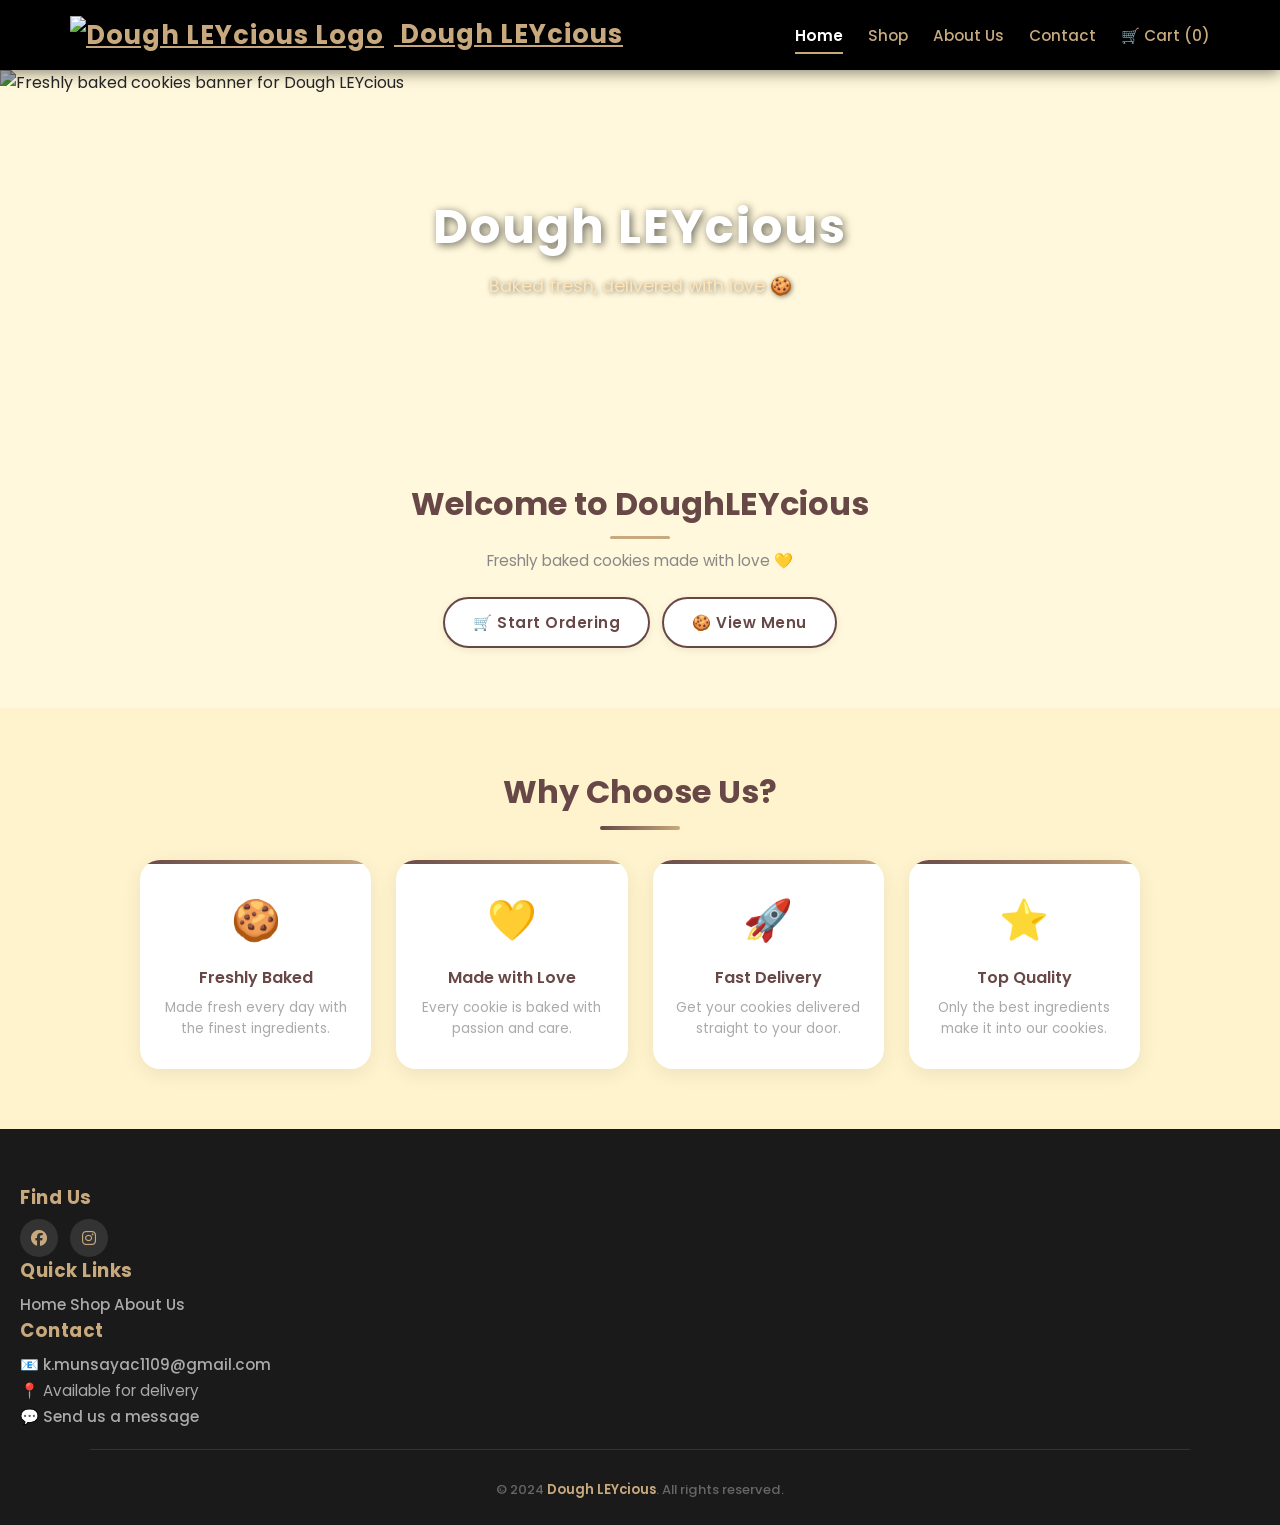
==== commit 3247a11f: "changes" ====
--- a/index.html
+++ b/index.html
@@ -26,9 +26,12 @@
 <!-- ================= for navigation bar ================= -->
 <nav class="navbar">
   <div class="navbar-inner">
-    <a href="index.html" class="nav-logo">Dough LEYcious
-      <img src="images/logo.png" alt="Dough LEYcious Logo" class="nav-logo-img">
-    </a>
+    <a href="index.html" class="nav-logo">
+  <img src="images/logo.png" alt="Dough LEYcious Logo" class="nav-logo-img">
+  <span>Dough LEYcious</span>
+</a>
+
+
 
     <ul class="nav-links">
       <li><a href="index.html" class="active">Home</a></li>
@@ -100,6 +103,7 @@
           <p>Only the best ingredients make it into our cookies.</p>
         </div>
 
+        
       </div>
     </div>
   </section>
